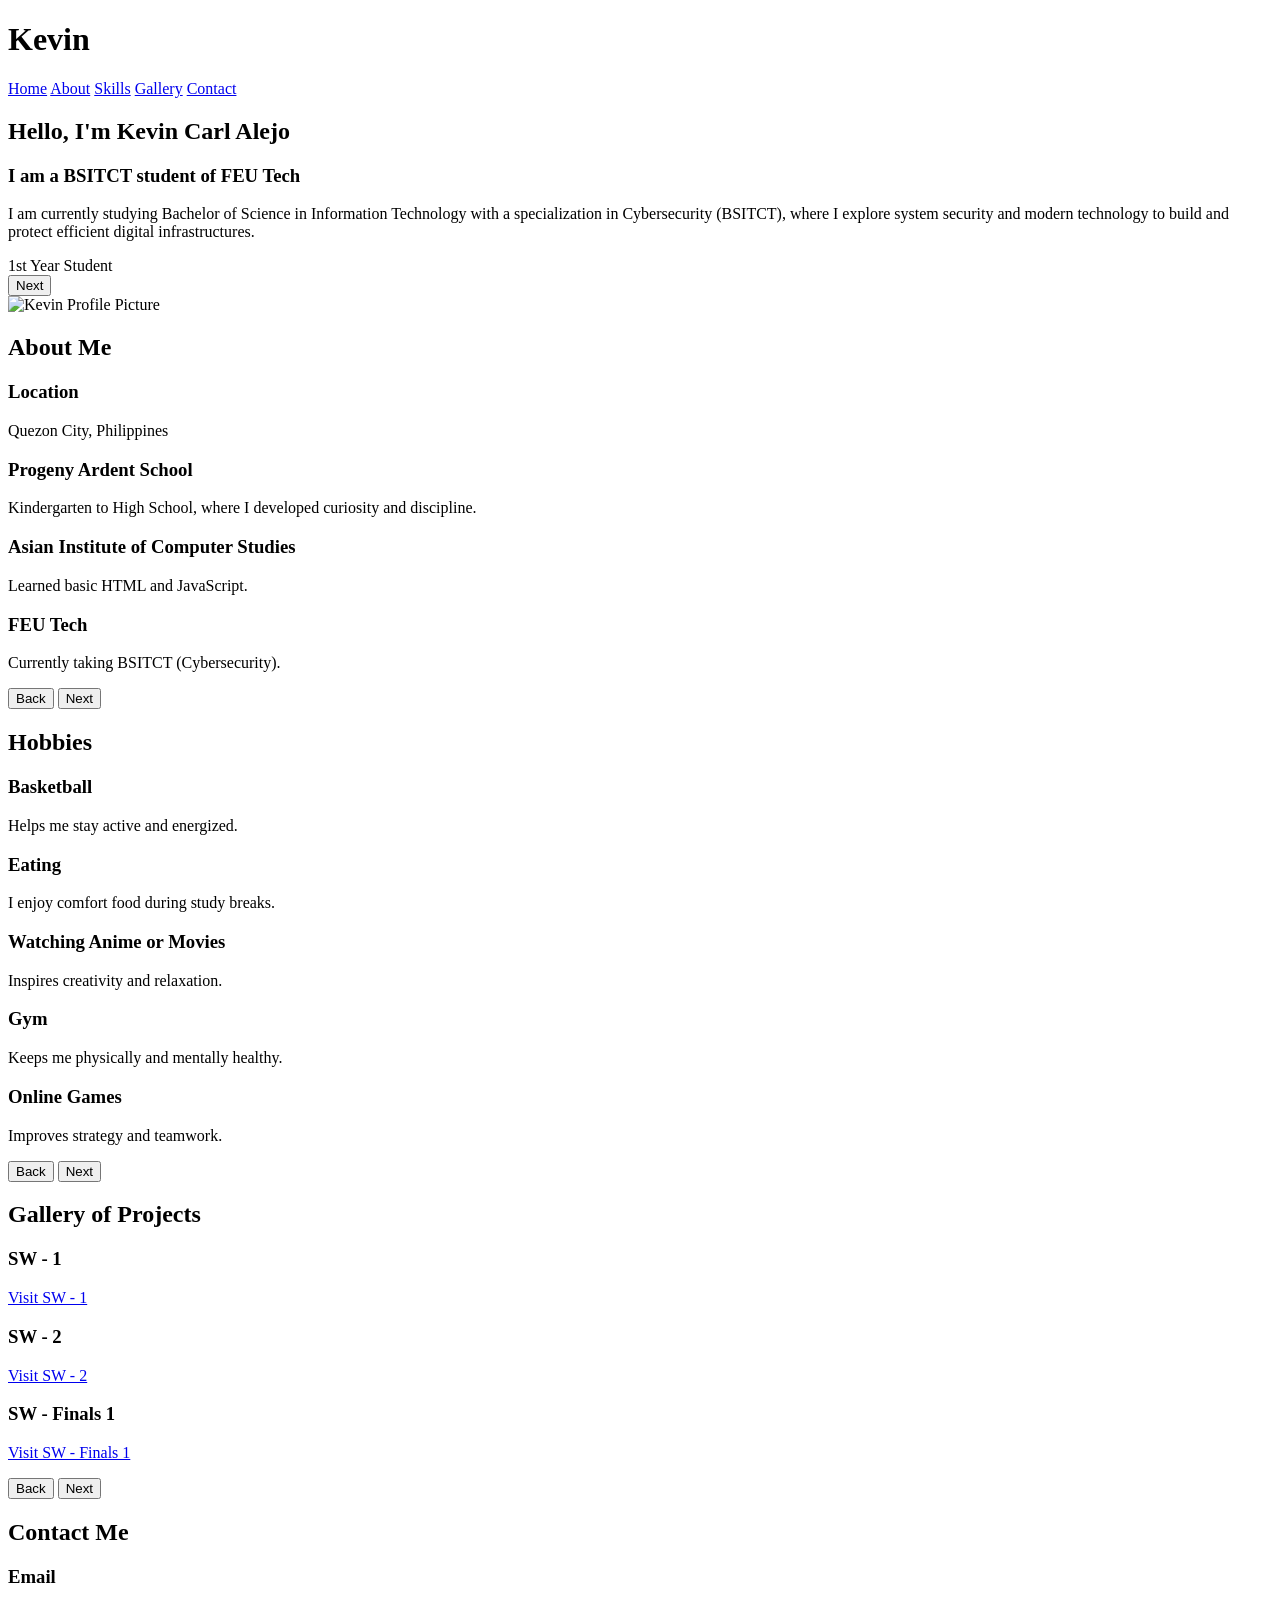
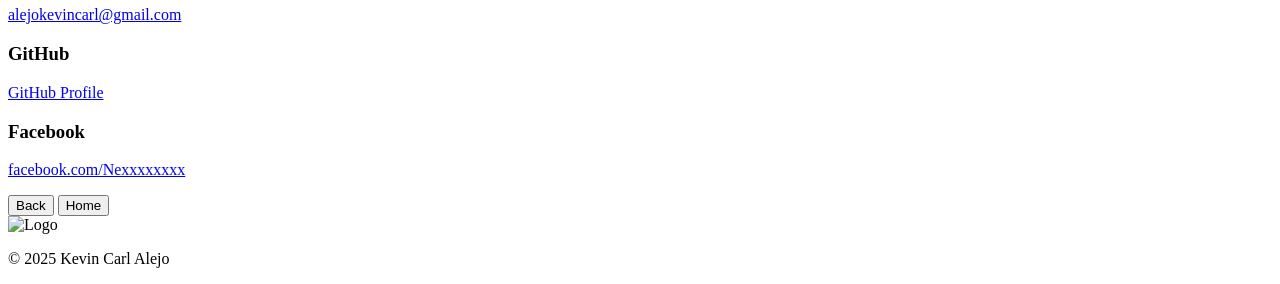
==== index.html @ e07aabbc "Add files via upload" ====
<!DOCTYPE html>
<html>
<head>
  <meta charset="UTF-8">
  <title>Kevin Carl Alejo — Portfolio</title>
  <link rel="stylesheet" href="assets/css/style.css">
  <link href="https://fonts.googleapis.com/css2?family=Cinzel:wght@700&family=Montserrat&display=swap" rel="stylesheet">
</head>
<body>

  <header>
    <h1>Kevin</h1>
    <nav>
      <a href="#" onclick="showSection(0)">Home</a>
      <a href="#" onclick="showSection(1)">About</a>
      <a href="#" onclick="showSection(2)">Skills</a>
      <a href="#" onclick="showSection(3)">Gallery</a>
      <a href="#" onclick="showSection(4)">Contact</a>
    </nav>
  </header>

  <!-- Home -->
  <section id="home" class="active">
    <div class="home-container">
      <div class="home-text">
        <h2>Hello, I'm Kevin Carl Alejo</h2>
        <h3>I am a BSITCT student of FEU Tech</h3>
        <p>I am currently studying Bachelor of Science in Information Technology with a specialization in Cybersecurity (BSITCT), where I explore system security and modern technology to build and protect efficient digital infrastructures.</p>
        <div class="card">
          <div class="inner-card">1st Year Student</div>
        </div>
        <div class="button">
          <button onclick="showSection(1)">Next</button>
        </div>
      </div>
      <div>
        <img class="profile-img" src="https://media3.giphy.com/media/OmEy2lzhFixIFHjV0O/giphy.gif" alt="Kevin Profile Picture">
      </div>
    </div>
  </section>

  <!-- About -->
  <section id="about">
    <h2>About Me</h2>
    <div class="grid skills-grid">
      <div class="card"><h3>Location</h3><p>Quezon City, Philippines</p></div>
      <div class="card"><h3>Progeny Ardent School</h3><p>Kindergarten to High School, where I developed curiosity and discipline.</p></div>
      <div class="card"><h3>Asian Institute of Computer Studies</h3><p>Learned basic HTML and JavaScript.</p></div>
      <div class="card"><h3>FEU Tech</h3><p>Currently taking BSITCT (Cybersecurity).</p></div>
    </div>
    <div class="button">
      <button onclick="showSection(0)">Back</button>
      <button onclick="showSection(2)">Next</button>
    </div>
  </section>

  <!-- Skills -->
  <section id="skills">
    <h2>Hobbies</h2>
    <div class="grid skills-grid">
      <div class="card"><h3>Basketball</h3><p>Helps me stay active and energized.</p></div>
      <div class="card"><h3>Eating</h3><p>I enjoy comfort food during study breaks.</p></div>
      <div class="card"><h3>Watching Anime or Movies</h3><p>Inspires creativity and relaxation.</p></div>
      <div class="card"><h3>Gym</h3><p>Keeps me physically and mentally healthy.</p></div>
      <div class="card"><h3>Online Games</h3><p>Improves strategy and teamwork.</p></div>
    </div>
    <div class="button">
      <button onclick="showSection(1)">Back</button>
      <button onclick="showSection(3)">Next</button>
    </div>
  </section>

  <!-- Gallery -->
  <section id="gallery">
    <h2>Gallery of Projects</h2>
    <div class="grid skills-grid">
      <div class="card">
        <h3>SW - 1</h3>
        <p><a class="project-link" href="https://kevinalejo20.github.io/WD-SEATWORK-1/" target="_blank">Visit SW - 1</a></p>
      </div>
      <div class="card">
        <h3>SW - 2</h3>
        <p><a class="project-link" href="https://kevinalejo20.github.io/WD-SEATWORK-2/" target="_blank">Visit SW - 2</a></p>
      </div>
      <div class="card">
        <h3>SW - Finals 1</h3>
        <p><a class="project-link" href="#" target="_blank">Visit SW - Finals 1</a></p>
      </div>
    </div>
    <div class="button">
      <button onclick="showSection(2)">Back</button>
      <button onclick="showSection(4)">Next</button>
    </div>
  </section>

  <!-- Contact -->
  <section id="contact">
    <h2>Contact Me</h2>
    <div class="grid skills-grid">
      <div class="card"><h3>Email</h3><p><a class="project-link" href="mailto:alejokevincarl@gmail.com">alejokevincarl@gmail.com</a></p></div>
      <div class="card"><h3>GitHub</h3><p><a class="project-link" href="https://github.com/settings/profile" target="_blank">GitHub Profile</a></p></div>
      <div class="card"><h3>Facebook</h3><p><a class="project-link" href="https://www.facebook.com/Nexxxxxxxx" target="_blank">facebook.com/Nexxxxxxxx</a></p></div>
    </div>
    <div class="button">
      <button onclick="showSection(3)">Back</button>
      <button onclick="showSection(0)">Home</button>
    </div>
  </section>

  <!-- Footer with logo -->
  <footer>
    <img src="https://media1.giphy.com/media/r78Jg5JtFlWHYmkS0N/giphy.gif" alt="Logo">
    <p>© 2025 Kevin Carl Alejo</p>
  </footer>

  <script>
    const sections = document.querySelectorAll("section");
    function showSection(index) {
      sections.forEach((sec, i) => {
        sec.classList.remove("active");
        if (i === index) {
          sec.classList.add("active");
        }
      });
    }
    showSection(0);
  </script>

</body>
</html>
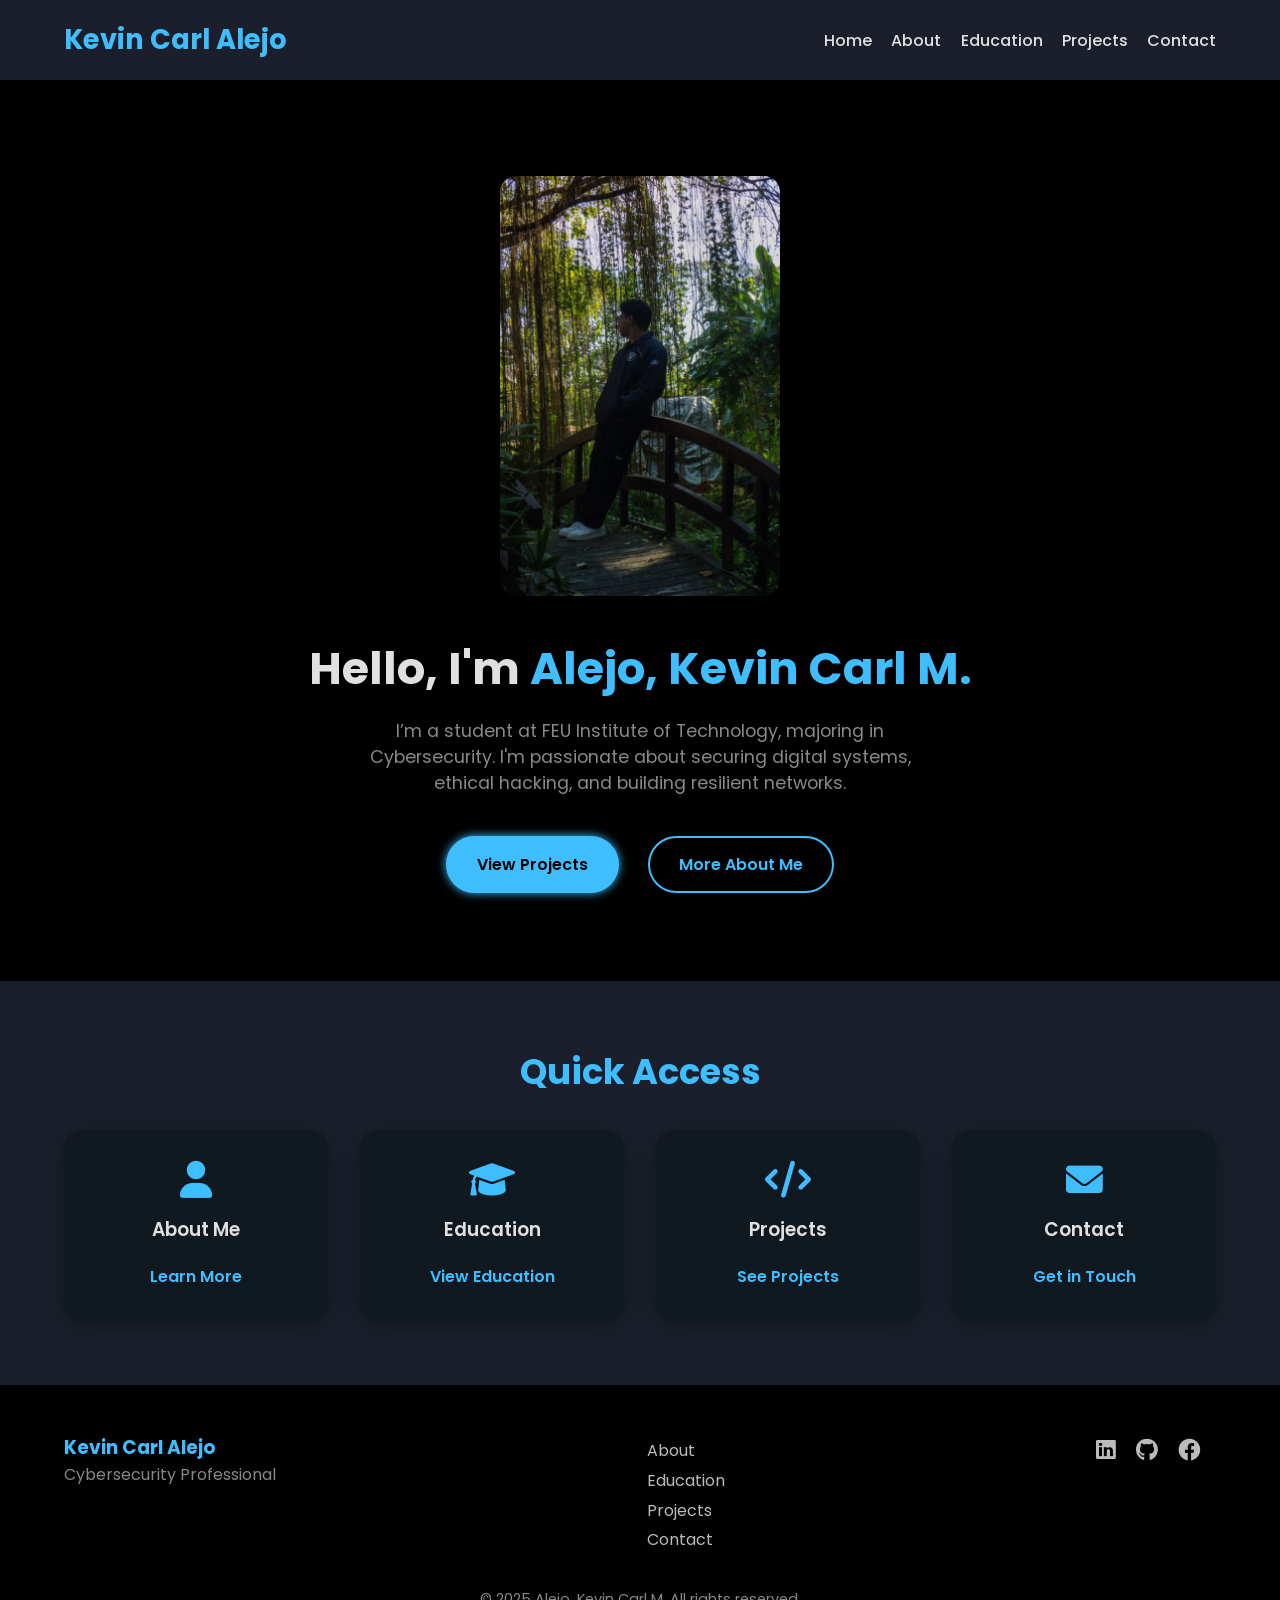
==== commit 3efc973b: "feat.initialize" ====
--- a/index.html
+++ b/index.html
@@ -1,130 +1,341 @@
-<!DOCTYPE html>
-<html>
-<head>
-  <meta charset="UTF-8">
-  <title>Kevin Carl Alejo — Portfolio</title>
-  <link rel="stylesheet" href="assets/css/style.css">
-  <link href="https://fonts.googleapis.com/css2?family=Cinzel:wght@700&family=Montserrat&display=swap" rel="stylesheet">
-</head>
-<body>
-
-  <header>
-    <h1>Kevin</h1>
-    <nav>
-      <a href="#" onclick="showSection(0)">Home</a>
-      <a href="#" onclick="showSection(1)">About</a>
-      <a href="#" onclick="showSection(2)">Skills</a>
-      <a href="#" onclick="showSection(3)">Gallery</a>
-      <a href="#" onclick="showSection(4)">Contact</a>
-    </nav>
-  </header>
-
-  <!-- Home -->
-  <section id="home" class="active">
-    <div class="home-container">
-      <div class="home-text">
-        <h2>Hello, I'm Kevin Carl Alejo</h2>
-        <h3>I am a BSITCT student of FEU Tech</h3>
-        <p>I am currently studying Bachelor of Science in Information Technology with a specialization in Cybersecurity (BSITCT), where I explore system security and modern technology to build and protect efficient digital infrastructures.</p>
-        <div class="card">
-          <div class="inner-card">1st Year Student</div>
-        </div>
-        <div class="button">
-          <button onclick="showSection(1)">Next</button>
-        </div>
-      </div>
-      <div>
-        <img class="profile-img" src="https://media3.giphy.com/media/OmEy2lzhFixIFHjV0O/giphy.gif" alt="Kevin Profile Picture">
-      </div>
-    </div>
-  </section>
-
-  <!-- About -->
-  <section id="about">
-    <h2>About Me</h2>
-    <div class="grid skills-grid">
-      <div class="card"><h3>Location</h3><p>Quezon City, Philippines</p></div>
-      <div class="card"><h3>Progeny Ardent School</h3><p>Kindergarten to High School, where I developed curiosity and discipline.</p></div>
-      <div class="card"><h3>Asian Institute of Computer Studies</h3><p>Learned basic HTML and JavaScript.</p></div>
-      <div class="card"><h3>FEU Tech</h3><p>Currently taking BSITCT (Cybersecurity).</p></div>
-    </div>
-    <div class="button">
-      <button onclick="showSection(0)">Back</button>
-      <button onclick="showSection(2)">Next</button>
-    </div>
-  </section>
-
-  <!-- Skills -->
-  <section id="skills">
-    <h2>Hobbies</h2>
-    <div class="grid skills-grid">
-      <div class="card"><h3>Basketball</h3><p>Helps me stay active and energized.</p></div>
-      <div class="card"><h3>Eating</h3><p>I enjoy comfort food during study breaks.</p></div>
-      <div class="card"><h3>Watching Anime or Movies</h3><p>Inspires creativity and relaxation.</p></div>
-      <div class="card"><h3>Gym</h3><p>Keeps me physically and mentally healthy.</p></div>
-      <div class="card"><h3>Online Games</h3><p>Improves strategy and teamwork.</p></div>
-    </div>
-    <div class="button">
-      <button onclick="showSection(1)">Back</button>
-      <button onclick="showSection(3)">Next</button>
-    </div>
-  </section>
-
-  <!-- Gallery -->
-  <section id="gallery">
-    <h2>Gallery of Projects</h2>
-    <div class="grid skills-grid">
-      <div class="card">
-        <h3>SW - 1</h3>
-        <p><a class="project-link" href="https://kevinalejo20.github.io/WD-SEATWORK-1/" target="_blank">Visit SW - 1</a></p>
-      </div>
-      <div class="card">
-        <h3>SW - 2</h3>
-        <p><a class="project-link" href="https://kevinalejo20.github.io/WD-SEATWORK-2/" target="_blank">Visit SW - 2</a></p>
-      </div>
-      <div class="card">
-        <h3>SW - Finals 1</h3>
-        <p><a class="project-link" href="#" target="_blank">Visit SW - Finals 1</a></p>
-      </div>
-    </div>
-    <div class="button">
-      <button onclick="showSection(2)">Back</button>
-      <button onclick="showSection(4)">Next</button>
-    </div>
-  </section>
-
-  <!-- Contact -->
-  <section id="contact">
-    <h2>Contact Me</h2>
-    <div class="grid skills-grid">
-      <div class="card"><h3>Email</h3><p><a class="project-link" href="mailto:alejokevincarl@gmail.com">alejokevincarl@gmail.com</a></p></div>
-      <div class="card"><h3>GitHub</h3><p><a class="project-link" href="https://github.com/settings/profile" target="_blank">GitHub Profile</a></p></div>
-      <div class="card"><h3>Facebook</h3><p><a class="project-link" href="https://www.facebook.com/Nexxxxxxxx" target="_blank">facebook.com/Nexxxxxxxx</a></p></div>
-    </div>
-    <div class="button">
-      <button onclick="showSection(3)">Back</button>
-      <button onclick="showSection(0)">Home</button>
-    </div>
-  </section>
-
-  <!-- Footer with logo -->
-  <footer>
-    <img src="https://media1.giphy.com/media/r78Jg5JtFlWHYmkS0N/giphy.gif" alt="Logo">
-    <p>© 2025 Kevin Carl Alejo</p>
-  </footer>
-
-  <script>
-    const sections = document.querySelectorAll("section");
-    function showSection(index) {
-      sections.forEach((sec, i) => {
-        sec.classList.remove("active");
-        if (i === index) {
-          sec.classList.add("active");
-        }
-      });
-    }
-    showSection(0);
-  </script>
-
-</body>
-</html>
+<!DOCTYPE html>
+<html lang="en">
+<head>
+  <meta charset="UTF-8" />
+  <meta name="viewport" content="width=device-width, initial-scale=1.0" />
+  <title>Kevin Carl Alejo | Portfolio</title>
+  <link href="https://fonts.googleapis.com/css2?family=Poppins:wght@400;600;700&display=swap" rel="stylesheet" />
+  <link rel="stylesheet" href="https://cdnjs.cloudflare.com/ajax/libs/font-awesome/6.0.0/css/all.min.css" />
+
+  <style>
+    :root {
+      --primary: #3ebeff;
+      --bg: #000;
+      --text: #e0e0e0;
+      --muted: #888;
+      --card-bg: #101820;
+      --accent: #1a1f2b;
+    }
+
+    * {
+      margin: 0;
+      padding: 0;
+      box-sizing: border-box;
+    }
+
+    body {
+      font-family: 'Poppins', sans-serif;
+      background-color: var(--bg);
+      color: var(--text);
+      scroll-behavior: smooth;
+    }
+
+    a {
+      text-decoration: none;
+      color: inherit;
+    }
+
+    .container {
+      width: 90%;
+      max-width: 1200px;
+      margin: auto;
+    }
+
+    header {
+      background: var(--accent);
+      padding: 1.2rem 0;
+      position: sticky;
+      top: 0;
+      z-index: 999;
+      box-shadow: 0 2px 12px rgba(0, 0, 0, 0.7);
+    }
+
+    .navbar {
+      display: flex;
+      justify-content: space-between;
+      align-items: center;
+    }
+
+    .brand {
+      font-size: 1.7rem;
+      font-weight: 700;
+      color: var(--primary);
+    }
+
+    .nav-links {
+      display: flex;
+      gap: 1.2rem;
+    }
+
+    .nav-links a {
+      font-weight: 500;
+      color: var(--text);
+      position: relative;
+    }
+
+    .nav-links a::after {
+      content: "";
+      position: absolute;
+      left: 0;
+      bottom: -6px;
+      width: 0%;
+      height: 2px;
+      background-color: var(--primary);
+      transition: width 0.3s;
+    }
+
+    .nav-links a:hover::after {
+      width: 100%;
+    }
+
+    .hero {
+      padding: 6rem 0 5rem;
+      text-align: center;
+    }
+
+    .hero img {
+      width: 280px;
+      border-radius: 1rem;
+      box-shadow: 0 10px 30px rgba(0, 0, 0, 0.5);
+      margin-bottom: 2rem;
+    }
+
+    .hero-text h1 {
+      font-size: 2.8rem;
+      font-weight: 700;
+      margin-bottom: 1rem;
+    }
+
+    .highlight {
+      color: var(--primary);
+    }
+
+    .hero-text p {
+      margin: 1rem auto 2rem;
+      color: var(--muted);
+      max-width: 600px;
+      font-size: 1.1rem;
+    }
+
+    .hero-buttons a {
+      display: inline-block;
+      margin: 0.5rem 0.8rem;
+      padding: 0.9rem 1.8rem;
+      border-radius: 40px;
+      font-weight: 600;
+      transition: all 0.3s ease;
+      border: 2px solid var(--primary);
+    }
+
+    .btn-primary {
+      background: var(--primary);
+      color: #000;
+      box-shadow: 0 0 10px var(--primary);
+    }
+
+    .btn-primary:hover {
+      transform: scale(1.05);
+    }
+
+    .btn-secondary {
+      color: var(--primary);
+      background: transparent;
+    }
+
+    .btn-secondary:hover {
+      background: var(--primary);
+      color: #000;
+    }
+
+    .quick-links {
+      background: var(--accent);
+      padding: 4rem 0;
+      text-align: center;
+    }
+
+    .quick-links h2 {
+      font-size: 2.2rem;
+      margin-bottom: 2rem;
+      color: var(--primary);
+    }
+
+    .cards {
+      display: grid;
+      grid-template-columns: repeat(auto-fit, minmax(250px, 1fr));
+      gap: 2rem;
+    }
+
+    .card {
+      background: var(--card-bg);
+      padding: 2rem;
+      border-radius: 1.2rem;
+      transition: all 0.3s ease;
+      box-shadow: 0 4px 20px rgba(0, 0, 0, 0.3);
+    }
+
+    .card:hover {
+      transform: translateY(-8px);
+      box-shadow: 0 10px 30px rgba(0, 0, 0, 0.6);
+    }
+
+    .card i {
+      font-size: 2.3rem;
+      color: var(--primary);
+      margin-bottom: 1rem;
+    }
+
+    .card h3 {
+      margin-bottom: 0.5rem;
+      font-weight: 600;
+    }
+
+    .card a {
+      display: inline-block;
+      margin-top: 0.75rem;
+      font-weight: 600;
+      color: var(--primary);
+    }
+
+    .card a:hover {
+      text-decoration: underline;
+    }
+
+    footer {
+      background: #010101;
+      padding: 3rem 0 1rem;
+      color: var(--muted);
+    }
+
+    .footer-top {
+      display: flex;
+      flex-wrap: wrap;
+      justify-content: space-between;
+      gap: 2rem;
+    }
+
+    .footer-links a {
+      display: block;
+      margin: 0.3rem 0;
+      color: #bbb;
+    }
+
+    .footer-links a:hover {
+      color: var(--primary);
+    }
+
+    .footer-social a {
+      margin-right: 1rem;
+      font-size: 1.4rem;
+      color: #bbb;
+    }
+
+    .footer-social a:hover {
+      color: var(--primary);
+    }
+
+    .footer-bottom {
+      text-align: center;
+      margin-top: 2rem;
+      font-size: 0.9rem;
+    }
+
+    @media (max-width: 768px) {
+      .navbar {
+        flex-direction: column;
+        gap: 1rem;
+      }
+
+      .hero-text h1 {
+        font-size: 2.2rem;
+      }
+
+      .hero img {
+        width: 220px;
+      }
+    }
+  </style>
+</head>
+<body>
+
+  <!-- Header -->
+  <header>
+    <div class="container navbar">
+      <div class="brand">Kevin Carl Alejo</div>
+      <nav class="nav-links">
+        <a href="#home">Home</a>
+        <a href="./pages/About me/index.html">About</a>
+        <a href="./pages/Education/index.html">Education</a>
+        <a href="./pages/Projects/index.html">Projects</a>
+        <a href="./pages/Contact_information/index.html">Contact</a>
+      </nav>
+    </div>
+  </header>
+
+  <!-- Hero -->
+  <section id="home" class="container hero">
+    <div class="hero-text">
+      <img src="./assets/img/kevs.jpg" alt="Kevin Carl Alejo" />
+      <h1>Hello, I'm <span class="highlight">Alejo, Kevin Carl M.</span></h1>
+      <p>I’m a student at FEU Institute of Technology, majoring in Cybersecurity. I'm passionate about securing digital systems, ethical hacking, and building resilient networks.</p>
+      <div class="hero-buttons">
+        <a href="./pages/Projects/index.html" class="btn-primary">View Projects</a>
+        <a href="./pages/About me/index.html" class="btn-secondary">More About Me</a>
+      </div>
+    </div>
+  </section>
+
+  <!-- Quick Links -->
+  <section class="quick-links">
+    <div class="container">
+      <h2>Quick Access</h2>
+      <div class="cards">
+        <div class="card">
+          <i class="fas fa-user"></i>
+          <h3>About Me</h3>
+          <a href="./pages/About me/index.html">Learn More</a>
+        </div>
+        <div class="card">
+          <i class="fas fa-graduation-cap"></i>
+          <h3>Education</h3>
+          <a href="./pages/Education/index.html">View Education</a>
+        </div>
+        <div class="card">
+          <i class="fas fa-code"></i>
+          <h3>Projects</h3>
+          <a href="./pages/Projects/index.html">See Projects</a>
+        </div>
+        <div class="card">
+          <i class="fas fa-envelope"></i>
+          <h3>Contact</h3>
+          <a href="./pages/Contact_information/index.html">Get in Touch</a>
+        </div>
+      </div>
+    </div>
+  </section>
+
+  <!-- Footer -->
+  <footer>
+    <div class="container footer-top">
+      <div>
+        <h3 style="color: var(--primary)">Kevin Carl Alejo</h3>
+        <p>Cybersecurity Professional</p>
+      </div>
+      <div class="footer-links">
+        <a href="./pages/About me/index.html">About</a>
+        <a href="./pages/Education/index.html">Education</a>
+        <a href="./pages/Projects/index.html">Projects</a>
+        <a href="./pages/Contact_information/index.html">Contact</a>
+      </div>
+      <div class="footer-social">
+        <a href="https://www.linkedin.com/in/yourprofile"><i class="fab fa-linkedin"></i></a>
+        <a href="https://github.com/yourusername"><i class="fab fa-github"></i></a>
+        <a href="https://facebook.com/yourprofile"><i class="fab fa-facebook"></i></a>
+      </div>
+    </div>
+    <div class="footer-bottom">
+      <p>&copy; 2025 Alejo, Kevin Carl M. All rights reserved.</p>
+    </div>
+  </footer>
+
+</body>
+</html>
